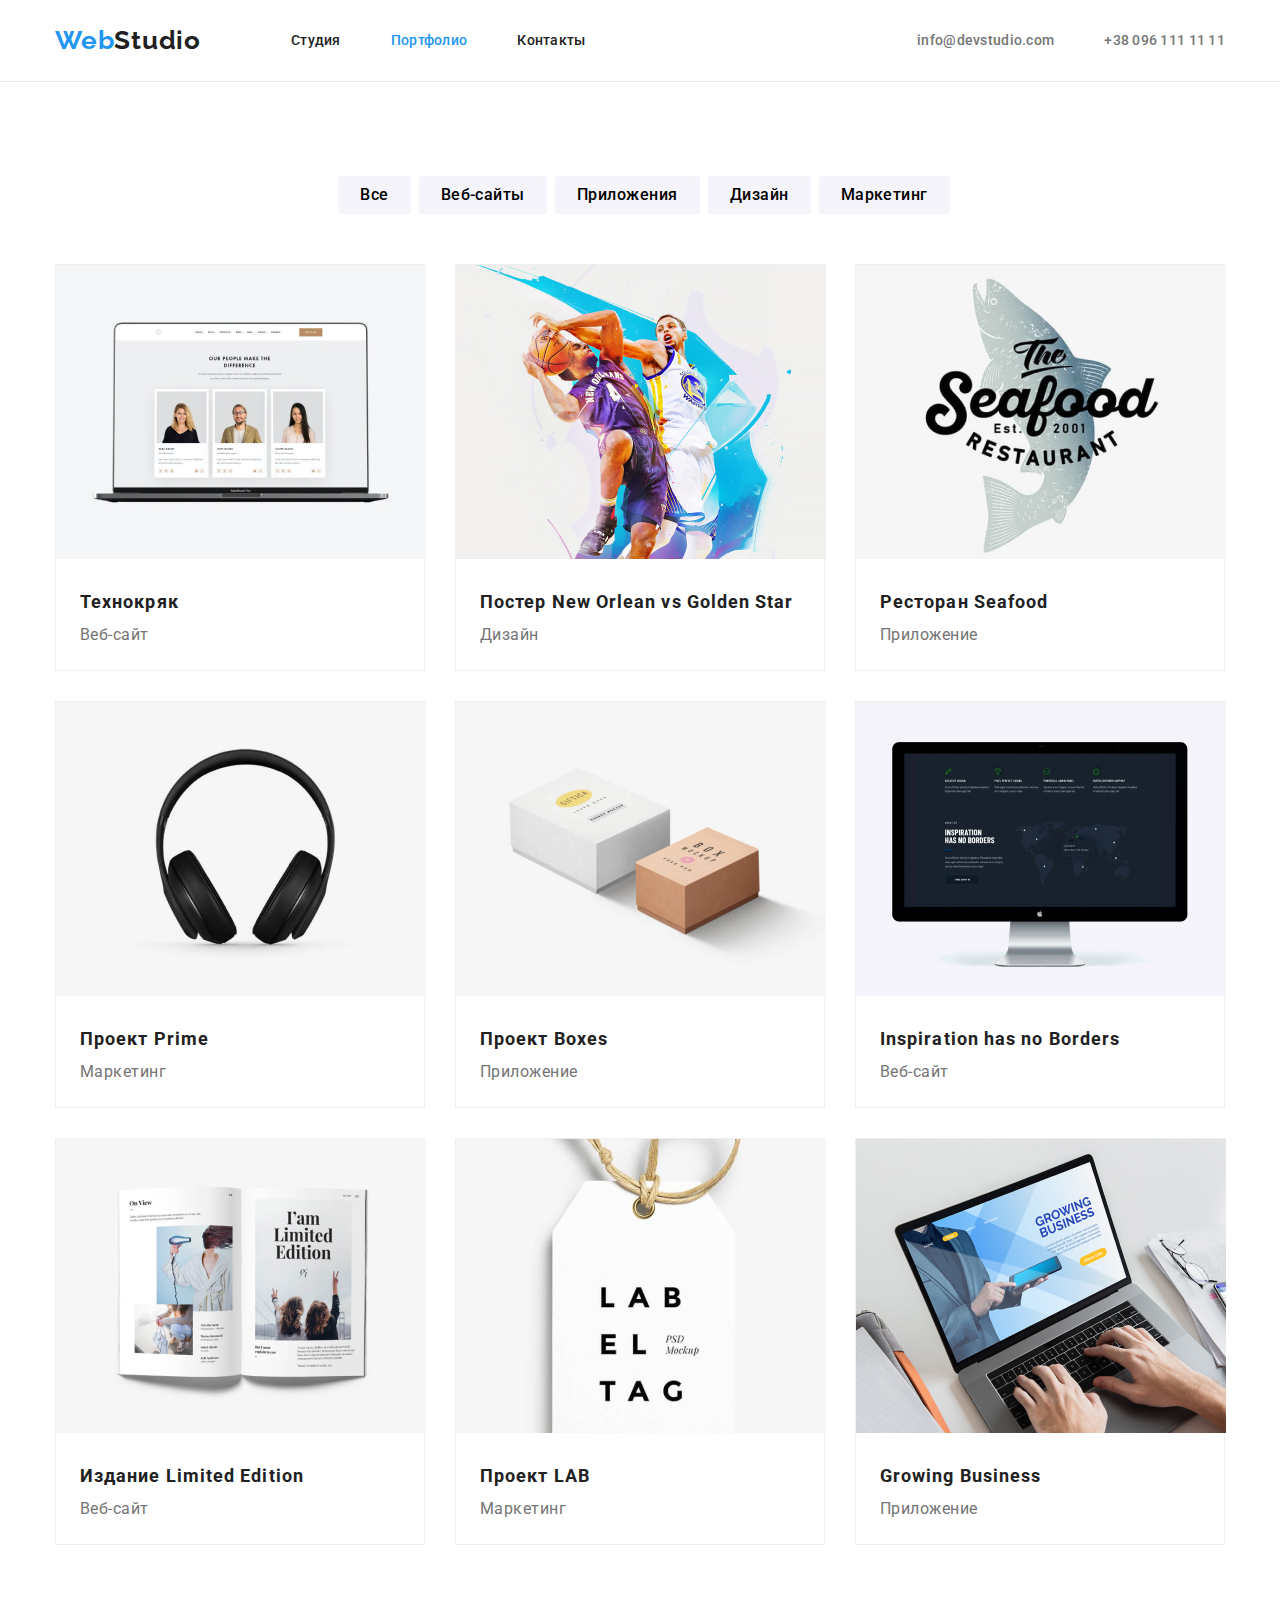
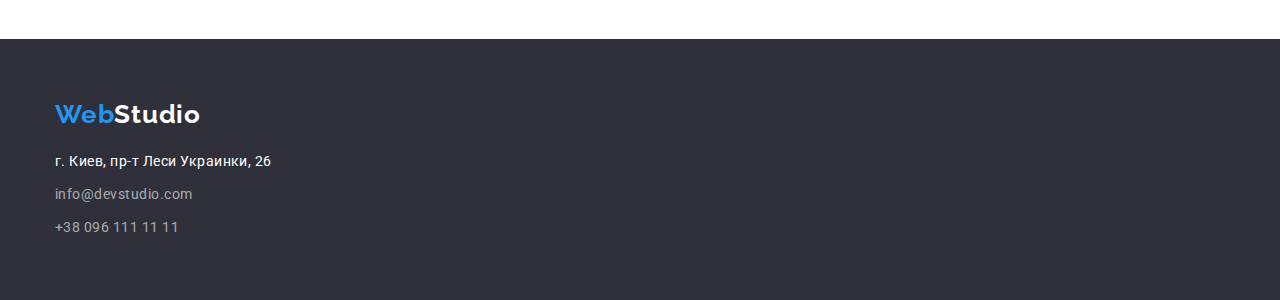
==== portfolio.html @ 846ce107 "додає sprite" ====
<!DOCTYPE html>
<html lang="ru">

<head>
  <meta charset="UTF-8" />
  <meta name="viewport" content="width=device-width, initial-scale=1.0" />
  <title>Portfolio</title>
  <link href="https://fonts.googleapis.com/css2?family=Raleway:wght@700&family=Roboto:wght@400;500;700;900&display=swap"
    rel="stylesheet" />
  <link rel="stylesheet" href="https://cdnjs.cloudflare.com/ajax/libs/modern-normalize/1.0.0/modern-normalize.min.css">
  <link rel="stylesheet" href="css/style.css" />
</head>

<body>
  <header class="header">
    <div class="header-container">
      <nav class="nav">
        <a class="logo" href="./index.html"><span>Web</span>Studio</a>
        <ul class="site-nav">
          <li class="list"><a href="./index.html" class="link">Студия</a></li>
          <li class="list">
            <a href="./portfolio.html" class="link current">Портфолио</a>
          </li>
          <li class="list"><a href="#" class="link">Контакты</a></li>
        </ul>
      </nav>
      <ul class="contacts-list">
        <li class="list">
          <a href="mailto:info@devstudio.com" class="link">info@devstudio.com</a>
        </li>
        <li class="list">
          <a href="tel::+38(096)111-11-11" class="link">+38 096 111 11 11</a>
        </li>
      </ul>
    </div>
  </header>
  <main>
    <section class="portfolio">
      <!-- <h1>OurProjects</h1> -->
      <div class="container">
        <ul class="OurProjects">
          <li class="list-item">
            <button class="portfolio-button" type="button">Все</button>
          </li>
          <li class="list-item">
            <button class="portfolio-button" type="button">Веб-сайты</button>
          </li>
          <li class="list-item">
            <button class="portfolio-button" type="button">Приложения</button>
          </li>
          <li class="list-item">
            <button class="portfolio-button" type="button">Дизайн</button>
          </li>
          <li class="list-item">
            <button class="portfolio-button" type="button">Маркетинг</button>
          </li>
        </ul>
        <ul class="ExamplesProjects-list">
          <li class="list-item">
            <img src="./images/1.jpg" alt="OurProjects" />
            <div class="projects">
              <h3 class="project-title">Технокряк</h3>
              <p>Веб-сайт</p>
            </div>
          </li>
          <li class="list-item">
            <img src="./images/2.jpg" alt="OurProjects" width="370" />
            <div class="projects">
              <h3 class="project-title">Постер New Orlean vs Golden Star</h3>
              <p>Дизайн</p>
            </div>
          </li>
          <li class="list-item">
            <img src="./images/3.jpg" alt="OurProjects" width="370" />
            <div class="projects">
              <h3 class="project-title">Ресторан Seafood</h3>
              <p>Приложение</p>
            </div>
          </li>
          <li class="list-item">
            <img src="./images/4.jpg" alt="OurProjects" width="370" />
            <div class="projects">
              <h3 class="project-title">Проект Prime</h3>
              <p>Маркетинг</p>
            </div>
          </li>
          <li class="list-item">
            <img src="./images/5.jpg" alt="OurProjects" width="370" />
            <div class="projects">
              <h3 class="project-title">Проект Boxes</h3>
              <p>Приложение</p>
            </div>
          </li>
          <li class="list-item">
            <img src="./images/6.jpg" alt="OurProjects" width="370" />
            <div class="projects">
              <h3 class="project-title">Inspiration has no Borders</h3>
              <p>Веб-сайт</p>
            </div>
          </li>
          <li class="list-item">
            <img src="./images/7.jpg" alt="OurProjects" width="370" />
            <div class="projects">
              <h3 class="project-title">Издание Limited Edition</h3>
              <p>Веб-сайт</p>
            </div>
          </li>
          <li class="list-item">
            <img src="./images/8.jpg" alt="OurProjects" width="370" />
            <div class="projects">
              <h3 class="project-title">Проект LAB</h3>
              <p>Маркетинг</p>
            </div>
          </li>
          <li class="list-item">
            <img src="./images/9.jpg" alt="OurProjects" width="370" />
            <div class="projects">
              <h3 class="project-title">Growing Business</h3>
              <p>Приложение</p>
            </div>
          </li>
        </ul>
      </div>
    </section>
  </main>
  <footer class="footer">
    <div class="container">
      <a class="footer-logo" href="./index.html"><span>Web</span>Studio</a>
      <ul>
        <li>
          <a class= "footer-link adress"
            href="https://www.google.com/maps/place/бульвар+Лесі+Українки,+26,+Київ,+02000/@50.4266678,30.5372968,18z/data=!4m13!1m7!3m6!1s0x40d4cf0e033ecbe9:0x57a4dffefec77da0!2z0LHRg9C70YzQstCw0YAg0JvQtdGB0ZYg0KPQutGA0LDRl9C90LrQuCwgMjYsINCa0LjRl9CyLCAwMjAwMA!3b1!8m2!3d50.4265807!4d30.5383858!3m4!1s0x40d4cf0e033ecbe9:0x57a4dffefec77da0!8m2!3d50.4265807!4d30.5383858"
            target="_blank">г. Киев, пр-т Леси Украинки, 26</a>
        </li>
        <li>
          <a  class= "footer-link mail" href="mailto:info@devstudio.com">info@devstudio.com</a>
        </li>
        <li>
          <a class= "footer-link tel" href="tel::+38(096)111-11-11" >+38 096 111 11 11</a>
        </li>
      </ul>
    </div>
  </footer>
</body>

</html>
---- css/style.css ----
:root {
  --primary-text-color: #212121;
  --tittle-text-color: #757575;
  --accent-color: #2196f3;
  --primary-white-color: #ffffff;
  --footer-hero-color: #2f303a;
  --btn-color: #f5f4fa;
}
.html {
  box-sizing: border-box;
}
*,
*::before,
*::after {
  box-sizing: border-box;
}

body {
  background-color: var(--primary-white-color);
  color: var(--primary-text-color);
  font-family: roboto, sans-serif;
  letter-spacing: 0.03em;
}
h1,
h2,
h3,
h4,
h5,
h6 {
  color: var(--primary-text-color);
  font-weight: 700;
  margin-top: 0;
  margin-bottom: 0;
}
a {
  text-decoration: none;
}

ul {
  padding-inline-start: 0px;
  margin-top: 0px;
  margin-bottom: 0px;
}

li {
  padding-inline-start: 0px;
  list-style-type: none;
}

p {
  margin-top: 0;
  margin-bottom: 0;
}

button,
button:active,
button:focus {
  outline: none;
  border: none;
}

.list {
  padding: 0;
  margin: 0;
  list-style: none;
}
.header {
  padding-top: 25px;
  padding-bottom: 25px;
}
.header-container,
.container {
  margin: 0 auto;
  width: 1200px;
  padding-left: 15px;
  padding-right: 15px;
}
.header-container {
  display: flex;
  align-items: center;
}
.nav {
  display: flex;
  align-items: center;
}

.logo {
  display: inline-block;
  font-family: "Raleway", sans-serif;
  color: var(--primary-text-color);
  font-weight: 700;
  font-size: 26px;
  line-height: 1.2em;
  letter-spacing: 0.03em;
}
.logo > span {
  color: var(--accent-color);
}

.site-nav .link {
  color: var(--primary-text-color);
  font-weight: 500;
  font-size: 14px;
  line-height: 1.14;
  letter-spacing: 0.02em;
  text-decoration: none;
}
.site-nav .link.current {
  color: var(--accent-color);
}
.site-nav .link:hover,
.site-nav .link:focus {
  color: #2196f3;
}
.site-nav {
  margin-left: 90px;
}

.contacts-list .link {
  color: var(--tittle-text-color);

  font-weight: 500;
  font-size: 14px;
  line-height: 1.14;
  letter-spacing: 0.02em;
  text-decoration: none;
}
.contacts-list .link:hover,
.contacts-list .link:focus {
  color: var(--accent-color);
}
.contacts-list {
  margin-left: auto;
}
.site-nav,
.contacts-list {
  display: flex;
}
.site-nav .list + .list,
.contacts-list .list + .list {
  margin-left: 50px;
}
.icon-mail {
  width: 16px;
  height: 12px;
  margin-right: 10px;
}
.icon-tel {
  width: 10px;
  height: 16px;
  margin-right: 10px;
}

.hero {
  background-color: var(--footer-hero-color);
  text-align: center;
  padding-bottom: 200px;
  padding-top: 200px;
  background-image: linear-gradient(
      to right,
      rgba(47, 48, 58, 0.4),
      rgba(47, 48, 58, 0.4)
    ),
    url("../images/hero.jpg");
  background-repeat: no-repeat;
  background-size: cover;
}

.hero-title {
  color: var(--primary-white-color);
  font-weight: 900;
  font-size: 44px;
  line-height: 1.36;
  text-align: center;
  letter-spacing: 0.06em;
  text-transform: uppercase;
  margin-bottom: 30px;
}

.hero-btn {
  color: var(--primary-white-color);
  background-color: var(--accent-color);
  text-decoration: none;
  font-weight: 700;
  font-size: 16px;
  line-height: 1.87em;
  letter-spacing: 0.06em;
}

.btn.main {
  display: inline-block;
  letter-spacing: 0.06em;
  font-weight: 700;
  font-size: 16px;
  line-height: 1.87em;
  text-align: center;
  color: var(--primary-white-color);
  background-color: var(--accent-color);
  padding: 10px 32px;
  border: 1px solid transparent;
  box-shadow: 0px 4px 4px rgba(0, 0, 0, 0.15);
  border-radius: 4px;
}

.featchers {
  padding-top: 94px;
  padding-bottom: 94px;
}
.featchers-list {
  display: flex;
}

.featchers-list,
.featchers-title {
  width: 270px;
}
.featchers-list,
.featchers-title +,
.featchers-title {
  margin-left: 30px;
}
.featchers-title {
  font-weight: 700;
  font-size: 14px;
  line-height: 16px;
  letter-spacing: 1.14;
  text-transform: uppercase;
  margin-bottom: 10px;
}
.featchers-details {
  color: var(--tittle-text-color);
  font-weight: 400;
  font-size: 14px;
  line-height: 1.71;
}
.what-we-do {
  padding-bottom: 94px;
}

.what-we-do-title {
  font-weight: 700;
  font-size: 36px;
  line-height: 1.17;
  text-align: center;
  margin-bottom: 50px;
}

.what-we-do-list {
  display: flex;
}
.what-we-do-list .list-item + .list-item {
  margin-left: 30px;
}
.our-team {
  background-color: #f5f4fa;
  padding-bottom: 94px;
  padding-top: 94px;
  text-align: center;
}

.our-team-title {
  font-weight: 700;
  font-size: 36px;
  line-height: 1.17;
  text-align: center;
  margin-bottom: 50px;
}
.our-team-list {
  display: flex;
}
.our-team-list,
.our-team-list-item +,
.our-team-list-item {
  margin-left: 30px;
}

.our-team-list-item {
  background: var(--primary-white-color);
  box-shadow: 0px 1px 3px rgba(0, 0, 0, 0.12), 0px 1px 1px rgba(0, 0, 0, 0.14),
    0px 2px 1px rgba(0, 0, 0, 0.2);
  border-radius: 0px 0px 4px 4px;
  margin-left: 30px;
}
.our-team-list,
.name {
  font-weight: 500;
  font-size: 16px;
  line-height: 1.18em;
  letter-spacing: 0.03em;
  margin-top: 30px;
  margin-left: auto;
  margin-right: auto;
}
.our-team-list,
.position {
  font-size: 16px;
  line-height: 1.18;
  letter-spacing: 0.03em;
}

.name {
  font-weight: 500;
  font-size: 16px;
  line-height: 1.18;
  margin-bottom: 10px;
}

.position {
  color: var(--tittle-text-color);
  font-size: 16px;
  line-height: 1.18;
  margin-bottom: 30px;
}
.our-clients-title {
  font-weight: 700;
  font-size: 36px;
  line-height: 1.17;
  text-align: center;
  margin-bottom: 50px;
}
.our-clients {
  padding-bottom: 94px;
  padding-top: 94px;
  text-align: center;
}
.our-clients .container {
}

.footer {
  background-color: var(--footer-hero-color);
  padding-top: 60px;
  padding-bottom: 60px;
}
/* .footer-list {
  list-style: none;
} */
.footer-link {
  display: inline-block;
}

.footer-link.adress {
  color: var(--primary-white-color);
  font-weight: 400;
  font-size: 14px;
  line-height: 1.71;
  text-decoration: none;
}
.footer-link.mail,
.footer-link.tel {
  font-weight: 400;
  font-size: 14px;
  line-height: 1.71;
  color: rgba(255, 255, 255, 0.6);
  text-decoration: none;
}
.footer-link.adress,
.footer-link.mail {
  margin-bottom: 9px;
}
.footer-logo {
  display: inline-block;
  font-family: "Raleway", sans-serif;
  color: var(--primary-white-color);
  font-weight: 700;
  font-size: 26px;
  line-height: 1.2em;
  letter-spacing: 0.03em;
  margin-bottom: 20px;
  text-decoration: none;
}
.footer-logo > span {
  color: var(--accent-color);
}

.portfolio {
  padding-top: 94px;
  padding-bottom: 94px;
  border-top: 1px solid #ececec;
}
.OurProjects {
  display: flex;
  margin-bottom: 50px;
  justify-content: center;
}
.portfolio-button {
  font-family: Roboto, sans-serif;
  font-weight: 500;
  font-size: 16px;
  line-height: 1.62em;
  text-align: center;
  letter-spacing: 0.03em;
  background-color: var(--btn-bg-color);
  padding: 6px 22px;
  border-radius: 4%;
}
.OurProjects button:hover,
.OurProjects button:focus {
  background-color: var(--accent-color);
  color: var(--primary-white-color);
  box-shadow: 0px 3px 1px rgba(0, 0, 0, 0.1), 0px 1px 2px rgba(0, 0, 0, 0.08),
    0px 2px 2px rgba(0, 0, 0, 0.12);
  border-radius: 4px;
}
.portfolio-button {
  font-family: Roboto, sans-serif;
  font-weight: 500;
  font-size: 16px;
  line-height: 1.62em;
  text-align: center;
  letter-spacing: 0.03em;
  background-color: var(--btn-color);
  padding: 6px 22px;
  border-radius: 4%;
}

.OurProjects .list-item {
  margin-left: 8px;
}

.ExamplesProjects-list {
  list-style: none;
  font-weight: 400;
  font-size: 16px;
  line-height: 1.18;
  color: var(--tittle-text-color);
  display: flex;
  flex-wrap: wrap;
}
.project-title {
  font-weight: 700;
  font-size: 18px;
  line-height: 2;
  letter-spacing: 0.06em;
  color: var(--primary-text-color);
}
.ExamplesProjects-list .list-item:not(:nth-last-child(-n + 3)) {
  margin-bottom: 30px;
}

.ExamplesProjects-list .project-title {
  font-size: 18px;
  line-height: 2em;
  letter-spacing: 0.06em;
  /* margin-left: 24px; */
}
.ExamplesProjects-list .list-item {
  border: 1px solid #eeeeee;
  width: 370px;
}
.ExamplesProjects-list .list-item:hover {
  box-shadow: 0px 1px 1px rgba(0, 0, 0, 0.12), 0px 4px 4px rgba(0, 0, 0, 0.06),
    1px 4px 6px rgba(0, 0, 0, 0.16);
}
.ExamplesProjects-list .list-item:not(:nth-child(3n)) {
  margin-right: 30px;
}
.ExamplesProjects-list p {
  font-size: 16px;
  line-height: 1.87em;
  letter-spacing: 0.03em;
  /* margin-left: 24px;
  margin-bottom: 20px; */
}

.projects {
  padding: 20px 24px;
}
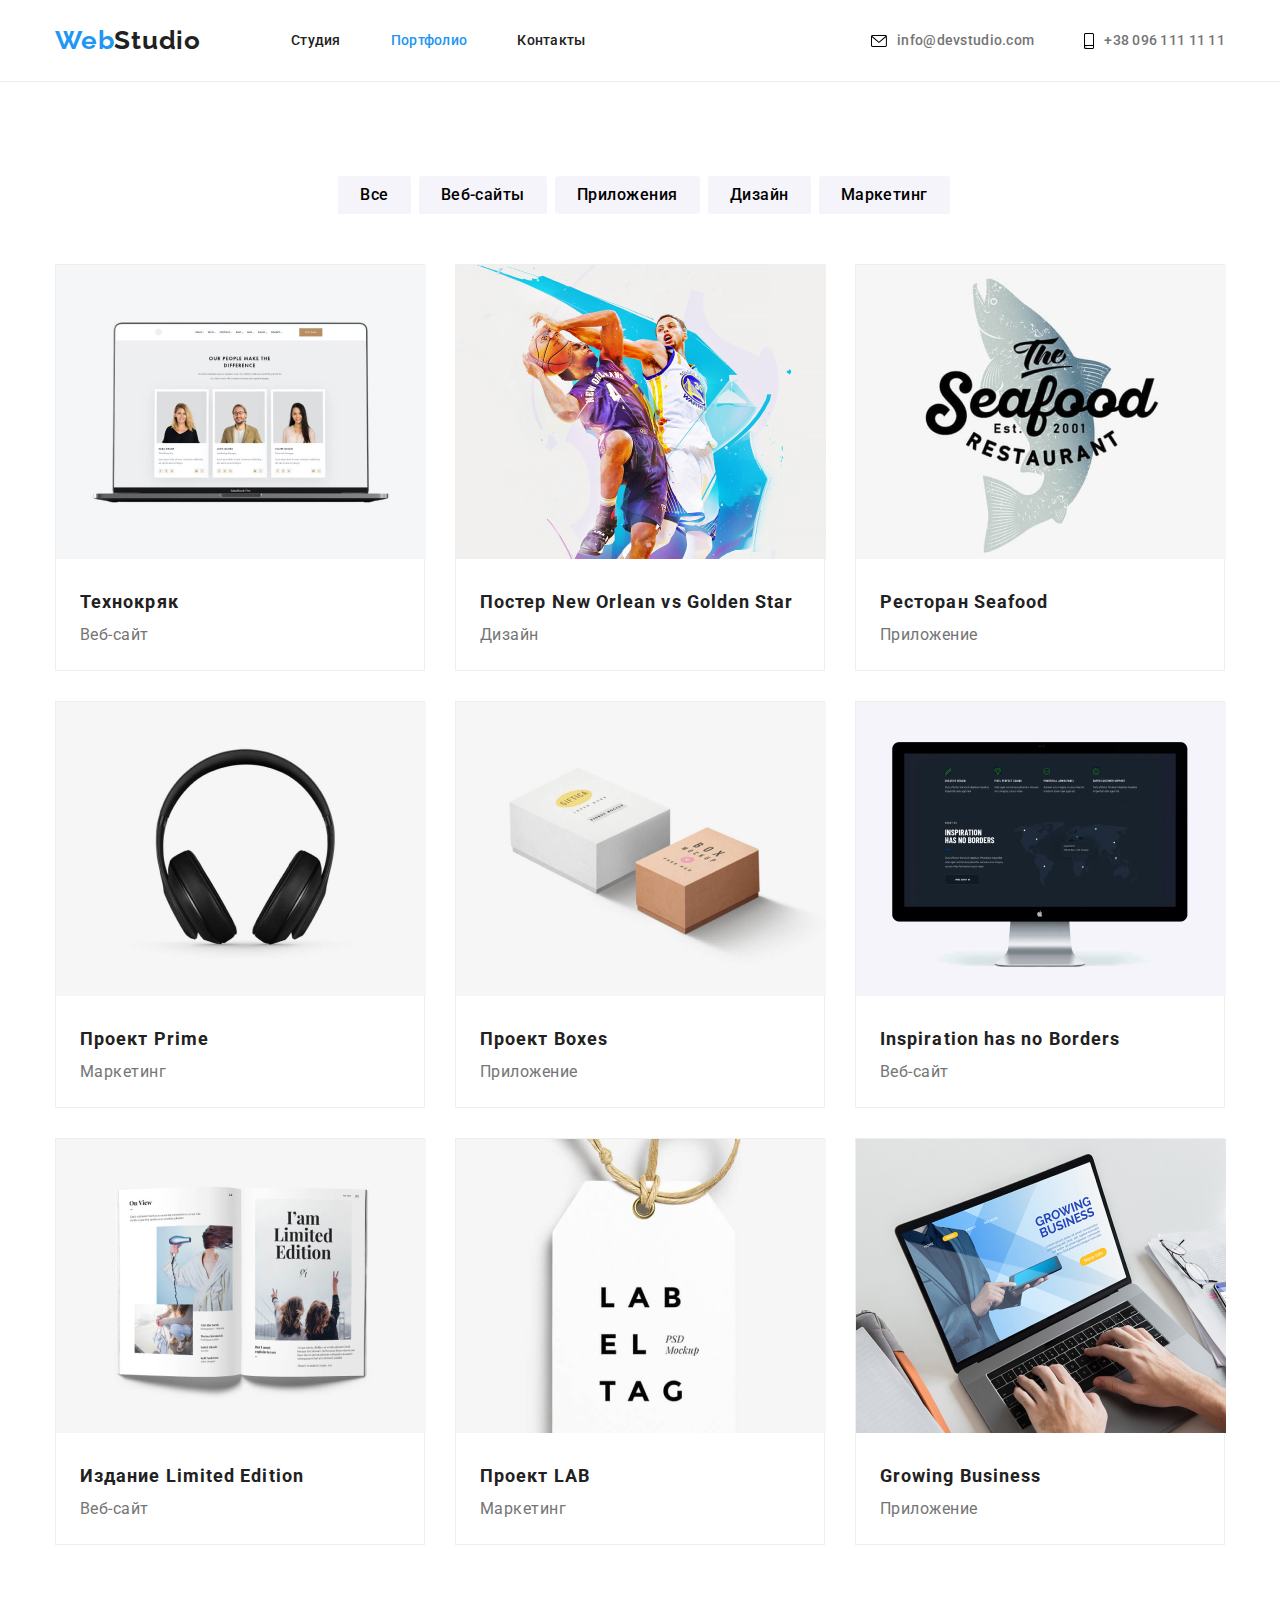
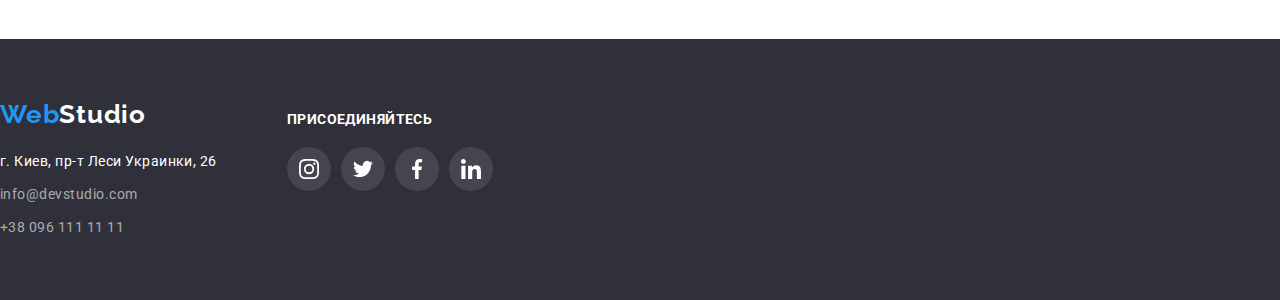
==== commit aea265b3: "Завершує ДЗ" ====
--- a/portfolio.html
+++ b/portfolio.html
@@ -26,10 +26,14 @@
       </nav>
       <ul class="contacts-list">
         <li class="list">
-          <a href="mailto:info@devstudio.com" class="link">info@devstudio.com</a>
+          <a href="mailto:info@devstudio.com" class="link"><svg class="icon-mail">
+              <use href="./images/sprite.svg#icon-envelope" />
+            </svg>info@devstudio.com</a>
         </li>
         <li class="list">
-          <a href="tel::+38(096)111-11-11" class="link">+38 096 111 11 11</a>
+          <a href="tel::+38(096)111-11-11" class="link"><svg class="icon-tel">
+              <use href="./images/sprite.svg#icon-smartphone" />
+            </svg> +38 096 111 11 11</a>
         </li>
       </ul>
     </div>
@@ -124,21 +128,44 @@
     </section>
   </main>
   <footer class="footer">
-    <div class="container">
-      <a class="footer-logo" href="./index.html"><span>Web</span>Studio</a>
-      <ul>
-        <li>
-          <a class= "footer-link adress"
-            href="https://www.google.com/maps/place/бульвар+Лесі+Українки,+26,+Київ,+02000/@50.4266678,30.5372968,18z/data=!4m13!1m7!3m6!1s0x40d4cf0e033ecbe9:0x57a4dffefec77da0!2z0LHRg9C70YzQstCw0YAg0JvQtdGB0ZYg0KPQutGA0LDRl9C90LrQuCwgMjYsINCa0LjRl9CyLCAwMjAwMA!3b1!8m2!3d50.4265807!4d30.5383858!3m4!1s0x40d4cf0e033ecbe9:0x57a4dffefec77da0!8m2!3d50.4265807!4d30.5383858"
-            target="_blank">г. Киев, пр-т Леси Украинки, 26</a>
-        </li>
-        <li>
-          <a  class= "footer-link mail" href="mailto:info@devstudio.com">info@devstudio.com</a>
-        </li>
-        <li>
-          <a class= "footer-link tel" href="tel::+38(096)111-11-11" >+38 096 111 11 11</a>
-        </li>
-      </ul>
+    <div class="footer-container">
+      <div>
+        <a class="footer-logo" href="./index.html"><span>Web</span>Studio</a>
+        <ul>
+          <li>
+            <a class="footer-link adress"
+              href="https://www.google.com/maps/place/бульвар+Лесі+Українки,+26,+Київ,+02000/@50.4266678,30.5372968,18z/data=!4m13!1m7!3m6!1s0x40d4cf0e033ecbe9:0x57a4dffefec77da0!2z0LHRg9C70YzQstCw0YAg0JvQtdGB0ZYg0KPQutGA0LDRl9C90LrQuCwgMjYsINCa0LjRl9CyLCAwMjAwMA!3b1!8m2!3d50.4265807!4d30.5383858!3m4!1s0x40d4cf0e033ecbe9:0x57a4dffefec77da0!8m2!3d50.4265807!4d30.5383858"
+              target="_blank">г. Киев, пр-т Леси Украинки, 26</a>
+          </li>
+          <li>
+            <a class="footer-link mail" href="mailto:info@devstudio.com">info@devstudio.com</a>
+          </li>
+          <li>
+            <a class="footer-link tel" href="tel::+38(096)111-11-11">+38 096 111 11 11</a>
+          </li>
+        </ul>
+      </div>
+      <div class="footer-social-links-container">
+        <p class="footer-social-links-title">Присоединяйтесь</p>
+        <ul class="footer-social-links">
+          <li class="footer-social-links-item"><a class="footer-social-links-link" href=""><svg
+                class="footer-social-links-icon">
+                <use href="./images/sprite.svg#icon-instagram-2"></use>
+              </svg></a></li>
+          <li class="footer-social-links-item"><a class="footer-social-links-link" href=""><svg
+                class="footer-social-links-icon">
+                <use href="./images/sprite.svg#icon-twitter-1"></use>
+              </svg></a></li>
+          <li class="footer-social-links-item"><a class="footer-social-links-link" href=""><svg
+                class="footer-social-links-icon">
+                <use href="./images/sprite.svg#icon-facebook-1"></use>
+              </svg></a></li>
+          <li class="footer-social-links-item"><a class="footer-social-links-link" href=""><svg
+                class="footer-social-links-icon">
+                <use href="./images/sprite.svg#icon-linkedin-1"></use>
+              </svg></a></li>
+        </ul>
+      </div>
     </div>
   </footer>
 </body>
--- a/css/style.css
+++ b/css/style.css
@@ -5,6 +5,7 @@
   --primary-white-color: #ffffff;
   --footer-hero-color: #2f303a;
   --btn-color: #f5f4fa;
+  --icon-color: #afb1b8;
 }
 .html {
   box-sizing: border-box;
@@ -112,18 +113,20 @@
 .site-nav .link:focus {
   color: #2196f3;
 }
+
 .site-nav {
   margin-left: 90px;
 }
 
 .contacts-list .link {
   color: var(--tittle-text-color);
-
   font-weight: 500;
   font-size: 14px;
   line-height: 1.14;
   letter-spacing: 0.02em;
   text-decoration: none;
+  display: flex;
+  align-items: center;
 }
 .contacts-list .link:hover,
 .contacts-list .link:focus {
@@ -139,16 +142,25 @@
 .site-nav .list + .list,
 .contacts-list .list + .list {
   margin-left: 50px;
+}
+header ul a:hover,
+header ul a:focus {
+  color: var(--accent-color);
+  fill: var(--accent-color);
 }
 .icon-mail {
   width: 16px;
   height: 12px;
   margin-right: 10px;
+  align-items: center;
+  justify-content: center;
 }
 .icon-tel {
   width: 10px;
   height: 16px;
   margin-right: 10px;
+  align-items: center;
+  justify-content: center;
 }
 
 .hero {
@@ -232,6 +244,63 @@
   font-weight: 400;
   font-size: 14px;
   line-height: 1.71;
+  width: 270px;
+}
+
+.icon-1::before {
+  content: "";
+  display: inline-flex;
+  width: 270px;
+  height: 120px;
+  margin-bottom: 30px;
+  background-color: #f5f4fa;
+  background-image: url(../images/antenna\ 1.svg);
+  background-size: 65px;
+  background-repeat: no-repeat;
+  background-position: center;
+  margin-right: 30px;
+  border-radius: 4px;
+}
+.icon-2::before {
+  content: "";
+  display: inline-flex;
+  width: 270px;
+  height: 120px;
+  margin-bottom: 30px;
+  background-color: #f5f4fa;
+  background-image: url(../images/clock\ 1.svg);
+  background-size: 67px;
+  background-repeat: no-repeat;
+  background-position: center;
+  margin-right: 30px;
+  border-radius: 4px;
+}
+.icon-3::before {
+  content: "";
+  display: inline-flex;
+  width: 270px;
+  height: 120px;
+  margin-bottom: 30px;
+  background-color: #f5f4fa;
+  background-image: url(../images/diagram\ 1.svg);
+  background-size: 70px;
+  background-repeat: no-repeat;
+  background-position: center;
+  margin-right: 30px;
+  border-radius: 4px;
+}
+.icon-4::before {
+  content: "";
+  display: inline-flex;
+  width: 270px;
+  height: 120px;
+  margin-bottom: 30px;
+  background-color: #f5f4fa;
+  background-image: url(../images/astronaut\ 1.svg);
+  background-size: 69px;
+  background-repeat: no-repeat;
+  background-position: center;
+  border-radius: 4px;
 }
 .what-we-do {
   padding-bottom: 94px;
@@ -298,6 +367,51 @@
   letter-spacing: 0.03em;
 }
 
+.social-links {
+  display: flex;
+  list-style: none;
+  justify-content: center;
+  max-width: 100%;
+  margin-top: 16px;
+  margin-bottom: 30px;
+}
+
+.social-links-link {
+  display: flex;
+  width: 44px;
+  height: 44px;
+  align-items: center;
+  justify-content: center;
+  border-radius: 50%;
+  border: 1px solid transparent;
+  background-color: var(--primary-white-color);
+}
+
+.social-links-item {
+  display: block;
+  background-color: var(--primary-white-color);
+}
+
+.social-links-item:not(:last-child) {
+  padding-right: 10px;
+}
+
+.social-links-icon {
+  width: 20px;
+  height: 20px;
+  fill: var(--icon-color);
+}
+
+.social-links-link:hover .social-links-icon,
+.social-links-link:focus .social-links-icon {
+  background-color: var(--accent-color);
+  fill: var(--primary-white-color);
+}
+
+.social-links-link:hover,
+.social-links-link:focus {
+  background-color: var(--accent-color);
+}
 .name {
   font-weight: 500;
   font-size: 16px;
@@ -311,29 +425,66 @@
   line-height: 1.18;
   margin-bottom: 30px;
 }
+.our-clients {
+  padding-top: 94px;
+  padding-bottom: 94px;
+}
+
 .our-clients-title {
+  font-style: normal;
   font-weight: 700;
   font-size: 36px;
   line-height: 1.17;
   text-align: center;
-  margin-bottom: 50px;
-}
-.our-clients {
-  padding-bottom: 94px;
-  padding-top: 94px;
-  text-align: center;
-}
-.our-clients .container {
+  color: var(--primary-text-color);
+  padding-bottom: 50px;
+}
+
+.our-clients-list {
+  display: flex;
+  align-items: center;
+  justify-content: center;
+}
+
+.our-clients-list-item {
+  display: flex;
+}
+
+.our-clients-list-link {
+  display: flex;
+  justify-content: center;
+  align-items: center;
+  width: 170px;
+  height: 90px;
+  border-radius: 4px;
+  border: 1px solid var(--icon-color);
+}
+
+.our-clients-list-icon {
+  fill: var(--icon-color);
+}
+
+.our-clients-list-item:not(:last-child) {
+  margin-right: 30px;
+}
+
+.our-clients-list-link:hover,
+.our-clients-list-link:focus {
+  border-color: var(--accent-color);
+}
+
+.our-clients-list-link:hover .our-clients-list-icon,
+.our-clients-list-link:focus .our-clients-list-icon {
+  fill: var(--accent-color);
 }
 
 .footer {
   background-color: var(--footer-hero-color);
   padding-top: 60px;
   padding-bottom: 60px;
-}
-/* .footer-list {
-  list-style: none;
-} */
+  
+}
+
 .footer-link {
   display: inline-block;
 }
@@ -371,6 +522,70 @@
 .footer-logo > span {
   color: var(--accent-color);
 }
+.footer-container {
+  display: flex;
+}
+
+.footer-social-links-container {
+  margin-left: 70px;
+}
+
+
+.footer-social-links-title {
+  margin-top: 12px;
+  font-weight: 700;
+  font-size: 14px;
+  line-height: 16px;
+  letter-spacing: 0.03em;
+  text-transform: uppercase;
+  color: var(--primary-white-color);
+}
+
+.footer-social-links {
+  display: flex;
+  list-style: none;
+  justify-content: center;
+  max-width: 100%;
+  margin-top: 20px;
+}
+
+.footer-social-links-link {
+  display: flex;
+  width: 44px;
+  height: 44px;
+  align-items: center;
+  justify-content: center;
+  border-radius: 50%;
+  border: 1px solid transparent;
+  background-color: rgba(255, 255, 255, 0.1);
+}
+
+.footer-social-links-item {
+  display: block;
+  background-color: rgba(255, 255, 255, 0.1));
+}
+
+.footer-social-links-item:not(:last-child) {
+  margin-right: 10px;
+}
+
+.footer-social-links-icon {
+  width: 20px;
+  height: 20px;
+  fill: var(--primary-white-color);
+}
+
+.footer-social-links-link:hover .footer-social-links-icon,
+.footer-social-links-link:focus .footer-social-links-icon {
+  background-color: var(--accent-color);
+}
+
+.footer-social-links-link:hover,
+.footer-social-links-link:focus { 
+  background-color: var(--accent-color);
+}
+
+
 
 .portfolio {
   padding-top: 94px;
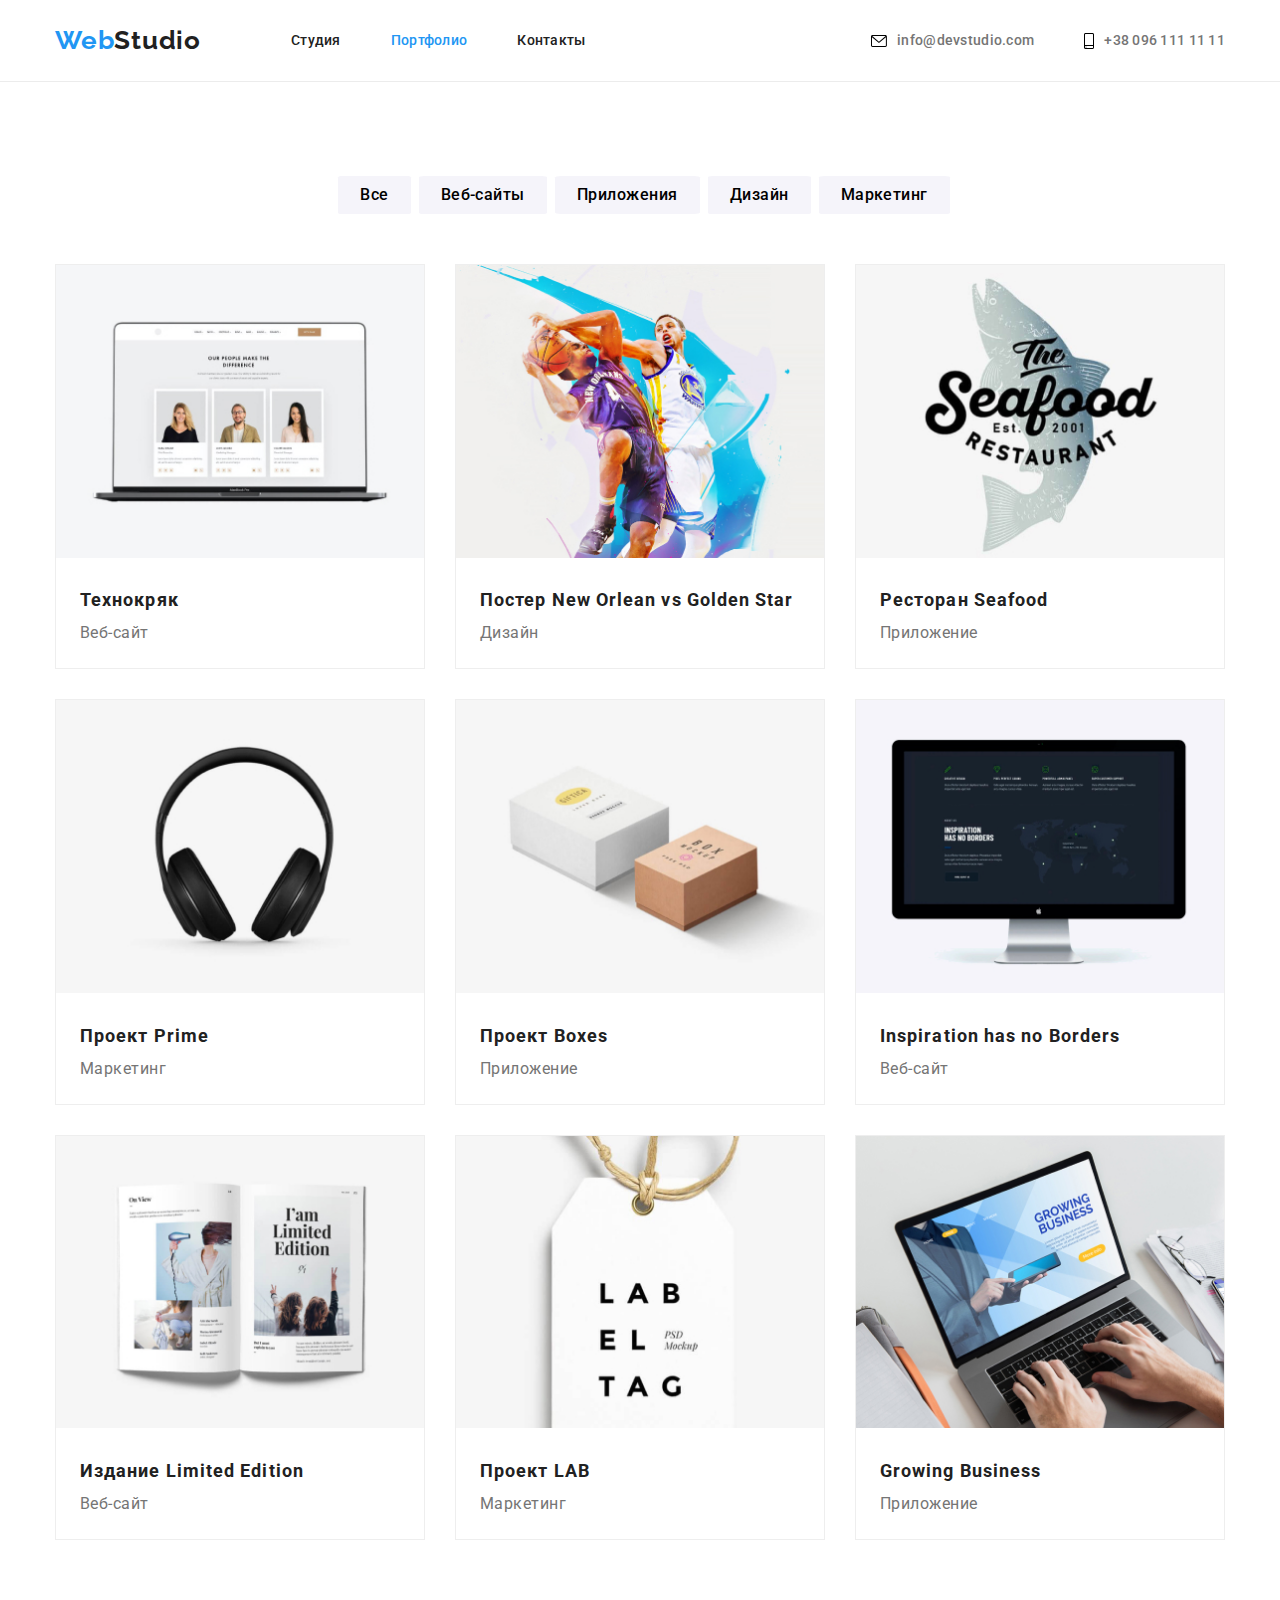
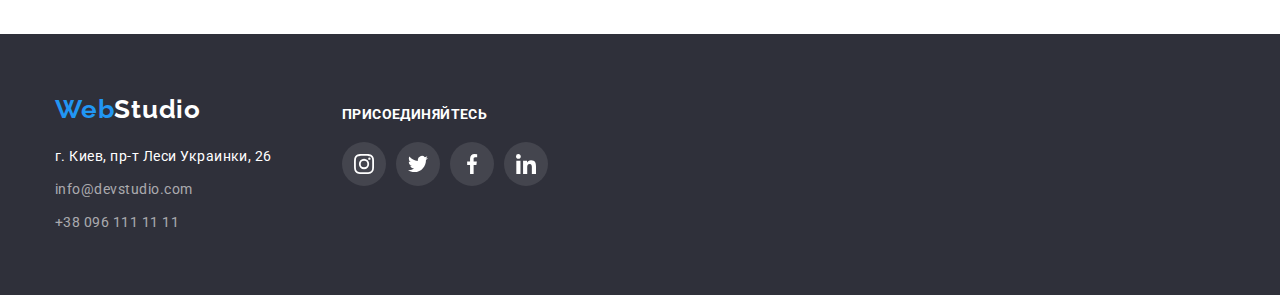
==== commit 187cac41: "Виправляє помилки по ДЗ" ====
--- a/portfolio.html
+++ b/portfolio.html
@@ -128,7 +128,7 @@
     </section>
   </main>
   <footer class="footer">
-    <div class="footer-container">
+    <div class="footer-container container">
       <div>
         <a class="footer-logo" href="./index.html"><span>Web</span>Studio</a>
         <ul>
--- a/css/style.css
+++ b/css/style.css
@@ -58,6 +58,11 @@
 button:focus {
   outline: none;
   border: none;
+}
+img {
+  
+  max-width: 100%;
+  height: auto;
 }
 
 .list {
@@ -662,6 +667,7 @@
   border: 1px solid #eeeeee;
   width: 370px;
 }
+
 .ExamplesProjects-list .list-item:hover {
   box-shadow: 0px 1px 1px rgba(0, 0, 0, 0.12), 0px 4px 4px rgba(0, 0, 0, 0.06),
     1px 4px 6px rgba(0, 0, 0, 0.16);
@@ -679,4 +685,5 @@
 
 .projects {
   padding: 20px 24px;
-}
+  
+}
